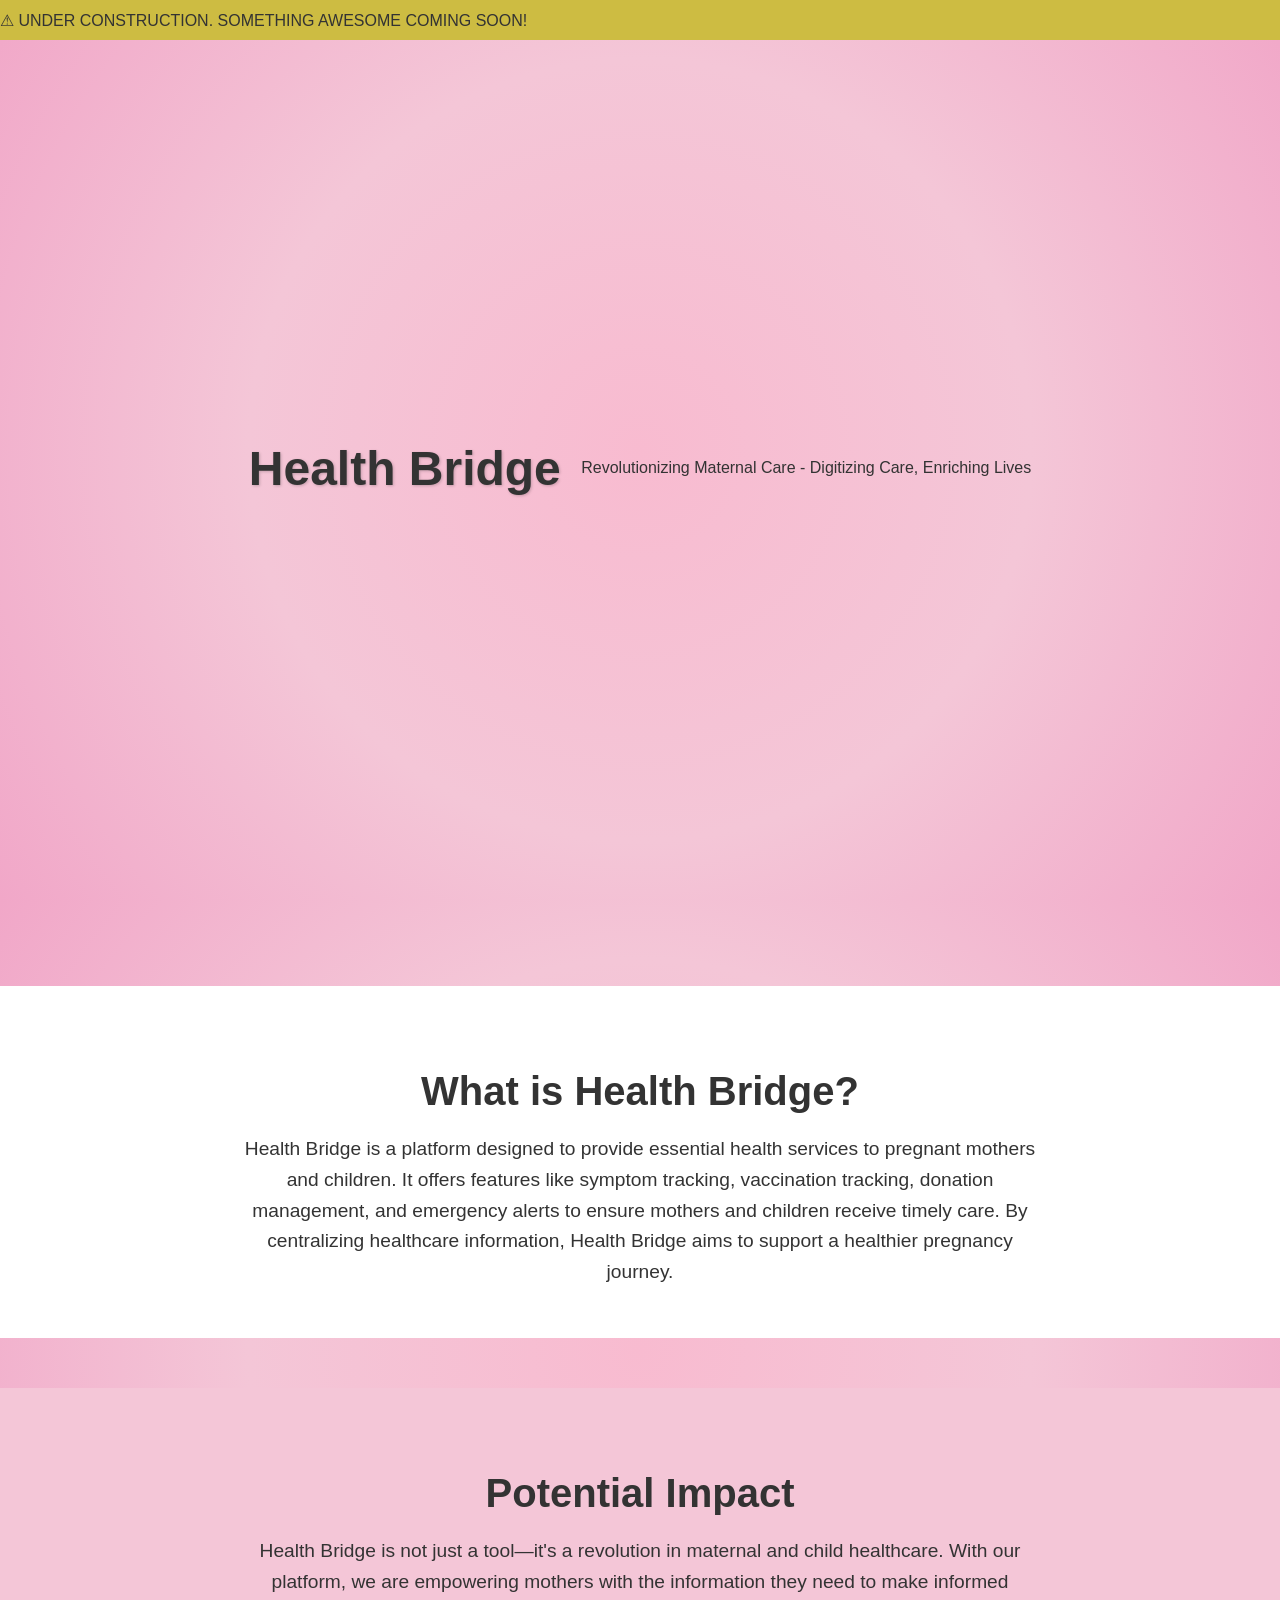
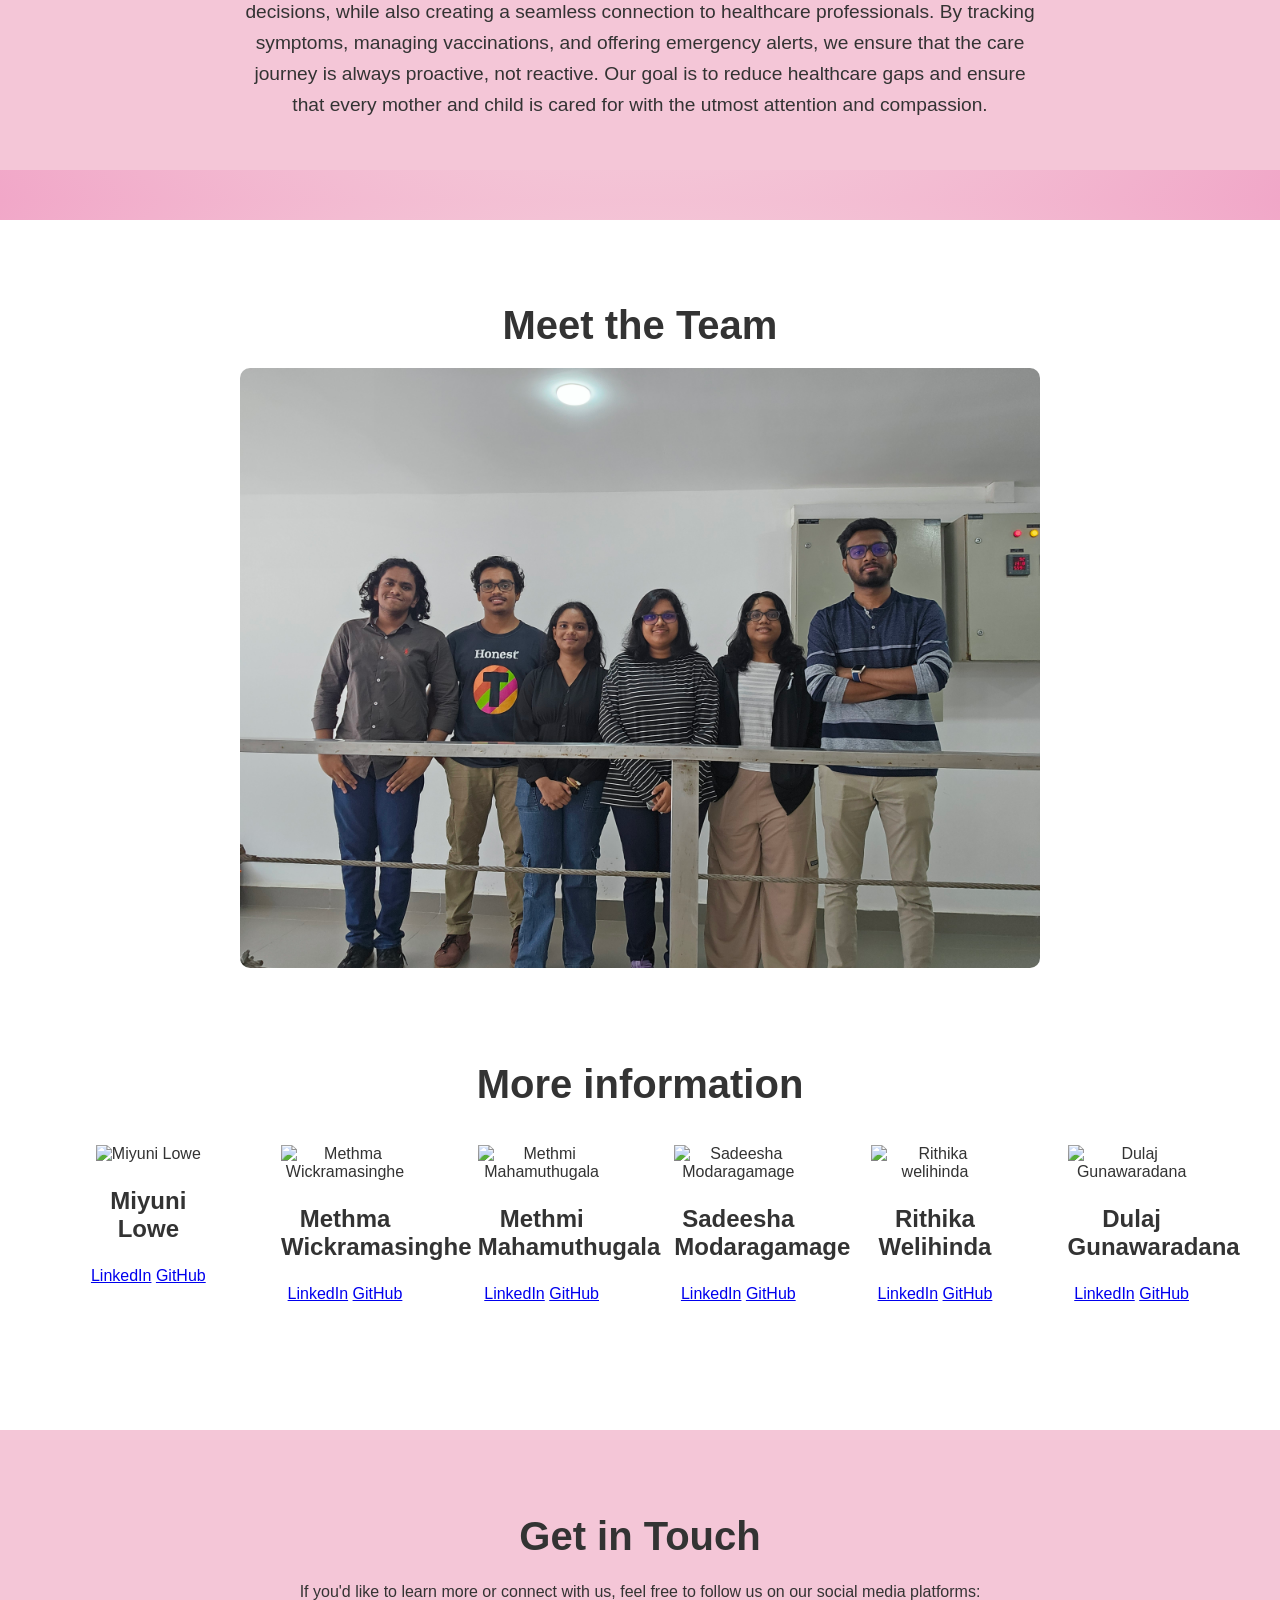
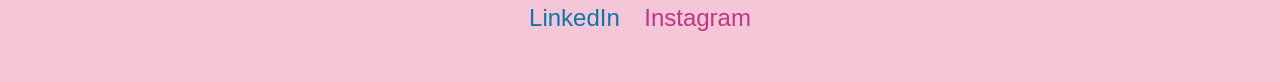
==== landing.html @ 0388cc03 "Add files via upload" ====
<!DOCTYPE html>
<html lang="en">
<head>
  <meta charset="UTF-8">
  <meta name="viewport" content="width=device-width">
  <title>Health Bridge</title>
  <link rel="stylesheet" type="text/css" href="styles.css">
  
</head>
<body>
  <div class="banner-1">
    <div class="banner-content">
    <span>&#9888; UNDER CONSTRUCTION. SOMETHING AWESOME COMING SOON!</span>
    </div>  
  </div>

  <div class="hero-section">
    <h1>Health Bridge</h1><br>
    <span> &emsp; Revolutionizing Maternal Care - Digitizing Care, Enriching Lives</span>  
    
  </div>

  <div id="about" class="content-section">
    <h2>What is Health Bridge?</h2>
    <p>
      Health Bridge is a platform designed to provide essential health services to pregnant mothers and children. It offers features like symptom tracking, vaccination tracking, donation management, and emergency alerts to ensure mothers and children receive timely care. By centralizing healthcare information, Health Bridge aims to support a healthier pregnancy journey.
    </p>
  </div>

  <div class="impact-section">
    <h2>Potential Impact</h2>
    <p>
      Health Bridge is not just a tool—it's a revolution in maternal and child healthcare. With our platform, we are empowering mothers with the information they need to make informed decisions, while also creating a seamless connection to healthcare professionals. By tracking symptoms, managing vaccinations, and offering emergency alerts, we ensure that the care journey is always proactive, not reactive. Our goal is to reduce healthcare gaps and ensure that every mother and child is cared for with the utmost attention and compassion.
    </p>
  </div>

  <div id="team" class="team-section">
    <h2>Meet the Team</h2>
    <div class="team-photo-container">
      <div class="team-photo-wrapper">
        <div class="team-photo">
      <img src="./Assets/20241118_110628.jpg" alt="Team photo" style="width: 100%; max-width: 100%; border-radius: 10px;">
        </div>
    <div class="member-hotspot" style="left: 10%; top: 50%;">
      <div class="member-name">Rithika welihinda</div>
    </div>
    <div class="member-hotspot" style="left: 25%; top: 50%;">
      <div class="member-name">Dulaj Gunawaradana</div>
    </div>
    <div class="member-hotspot" style="left: 35%; top: 50%;">
      <div class="member-name">Miyuni Lowe</div>
    </div>
    <div class="member-hotspot" style="left: 45%; top: 50%;">
      <div class="member-name">Methma Wickramasinghe</div>
    </div>
    <div class="member-hotspot" style="left: 60%; top: 50%;">
      <div class="member-name">Methmi Mahamuthugala</div>
    </div>
    <div class="member-hotspot" style="left: 75%; top: 50%;">
      <div class="member-name">Sadeesha Modaragamage</div>
      </div>
    </div>
  </div>
  <h2 style="margin-top: 10vh;">More information</h2>
<div class="team-members">
  
  <div class="team-member">
    <img src="https://avatars.githubusercontent.com/u/163494050?s=400&v=4" alt="Miyuni Lowe">
    <h3>Miyuni Lowe</h3>
    <a href="https://www.linkedin.com/in/miyuni-lowe-0151962aa/" target="_blank">LinkedIn</a>
    <a href="https://github.com/ml567" target="_blank">GitHub</a>
  </div>
  <div class="team-member">
    <img src="https://avatars.githubusercontent.com/u/146626620?v=4" alt="Methma Wickramasinghe">
    <h3>Methma Wickramasinghe</h3>
    <a href="https://www.linkedin.com/in/methma-wickramasinghe-704841297/" target="_blank">LinkedIn</a>
    <a href="https://github.com/Methma-02" target="_blank">GitHub</a>
  </div>
  <div class="team-member">
    <img src="https://avatars.githubusercontent.com/u/161691804?v=4" alt="Methmi Mahamuthugala">
    <h3>Methmi Mahamuthugala</h3>
    <a href="https://www.linkedin.com/in/methmi-mahamuthugala-4ba1ab294/" target="_blank">LinkedIn</a>
    <a href="https://github.com/MethmiMahamuthugala" target="_blank">GitHub</a>
  </div>
  <div class="team-member">
    <img src="https://avatars.githubusercontent.com/u/180385648?v=4" alt="Sadeesha Modaragamage">
    <h3>Sadeesha Modaragamage</h3>
    <a href="http://www.linkedin.com/in/sadeesha-modaragamage-6015bb333" target="_blank">LinkedIn</a>
    <a href="https://github.com/SadeeshaRandina" target="_blank">GitHub</a>
  </div>
  <div class="team-member">
    <img src="https://avatars.githubusercontent.com/u/159990682?v=4" alt="Rithika welihinda">
    <h3>Rithika Welihinda</h3>
    <a href="https://www.linkedin.com/in/rithika-welihinda-a29a66265/" target="_blank">LinkedIn</a>
    <a href="https://github.com/RithikaWelihinda" target="_blank">GitHub</a>
  </div>
  <div class="team-member">
    <img src="https://avatars.githubusercontent.com/u/186992187?v=4" alt="Dulaj Gunawaradana">
    <h3>Dulaj Gunawaradana</h3>
    <a href="https://www.linkedin.com/in/dulaj-gunawardhana-43ab6918b?utm_source=share&utm_campaign=share_via&utm_content=profile&utm_medium=android_app" target="_blank">LinkedIn</a>
    <a href="https://github.com/Dulajgu" target="_blank">GitHub</a>
  </div>
</div>
  </div>

  <div class="contact-section">
    <h2>Get in Touch</h2>
    <p>If you'd like to learn more or connect with us, feel free to follow us on our social media platforms:</p>
    <div>
      <a href="https://www.linkedin.com/company/healthbridgeoffical/" target="_blank" class="linkedin">LinkedIn</a>
      <a href="https://www.instagram.com/healthbridge__/?igsh=NGYydmd2Mzhpc2Vu#" target="_blank" class="instagram">Instagram</a>
    </div>
  </div>
</body>
</html>
---- styles.css ----
body {
    margin: 0;
    height: 100vh;
    font-family: 'Arial', sans-serif;
    background: radial-gradient(circle, #F8BBD0 0%, #F4C6D7 50%, #F1A7C8 100%);
    color: #333;
  }

  .banner-1 {
    text-align: center;
    position: fixed;
    top: 0;
    left: 0;
    right: 0;
    width: 100%;
    height: 40px;
    background-color: #cdbc42;
    overflow: hidden;
    z-index: 1000;
    display: flex;
    align-items: center;
  }

  .banner-content {
    position: absolute;
    white-space: nowrap;
    animation: moveTextBackAndForth 20s linear infinite;
    display: inline-block;
  }

  @keyframes moveTextBackAndForth {
    0% {
      left: 100%;
    }
    50% {
      left: 0;
    }
    100% {
      left: 100%;
    }
  
  }
  .hero-section {
    display: flex;
    justify-content: center;
    align-items: center;
    height: 100vh;
    text-align: center;
    padding: 2vh;
  }

  h1 {
    font-size: 3rem;
    text-shadow: 1px 1px 3px rgba(0, 0, 0, 0.2);
  }
  
  .content-section {
    padding: 50px;
    background-color: #ffffff;
    text-align: center;
    color: #333;
    font-size: 1.2rem;
    margin-top: 50px;
  }

  h2 {
    font-size: 2.5rem;
    margin-bottom: 20px;
  }

  p {
    line-height: 1.6;
    max-width: 800px;
    margin: 0 auto;
  }

  .impact-section {
    padding: 50px;
    background-color: #F4C6D7;
    text-align: center;
    color: #333;
    font-size: 1.2rem;
    margin-top: 50px;
  }
  .team-photo-container {
  position: relative;
  width: 100%;
  max-width: 800px;
  margin: 0 auto;
}

.team-photo-wrapper {
  position: relative;
  width: 100%;
}

.team-photo img {
  width: 100%;
  max-width: 100%;
  border-radius: 10px;
  display: inline-block;
}

.member-hotspot {
  position: absolute;
  width: 80px;
  height: 80px;
  cursor: pointer;
}

.member-hotspot:hover .member-name {
  opacity: 1;
  transform: translateY(0);
}

.member-name {
  position: absolute;
  background-color: rgba(0, 0, 0, 0.8);
  color: white;
  padding: 8px 12px;
  border-radius: 4px;
  font-size: 14px;
  white-space: nowrap;
  opacity: 0;
  transform: translateY(10px);
  transition: all 0.3s ease;
  z-index: 10;
  bottom: 100%;
  left: 50%;
  transform: translateX(-50%);
}

  .team-section {
    padding: 50px;
    background-color: #ffffff;
    text-align: center;
    margin-top: 50px;
  }

  .team-members {
    display: flex;
    justify-content: space-around;
    flex-wrap: wrap;
  }

  .team-member {
    width: 10vw;
    height: 25vh;
    margin: 10px;
    margin-top: 2vh;
    border-radius: 10px;
  }

  .team-member h3 {
    font-size: 1.5rem;
    color: #333;
  }

  .team-member p {
    color: #555;
  }
  .team-member img{
    width: 70%;
    height: 60%;
  }

  .contact-section {
    padding: 50px;
    background-color: #F4C6D7;
    text-align: center;
    color: #333;
  }

  .contact-section a {
    margin: 10px;
    font-size: 1.5rem;
    text-decoration: none;
  }

  .contact-section a.linkedin {
    color: #0e76a8;
  }

  .contact-section a.instagram {
    color: #c13584;
  }
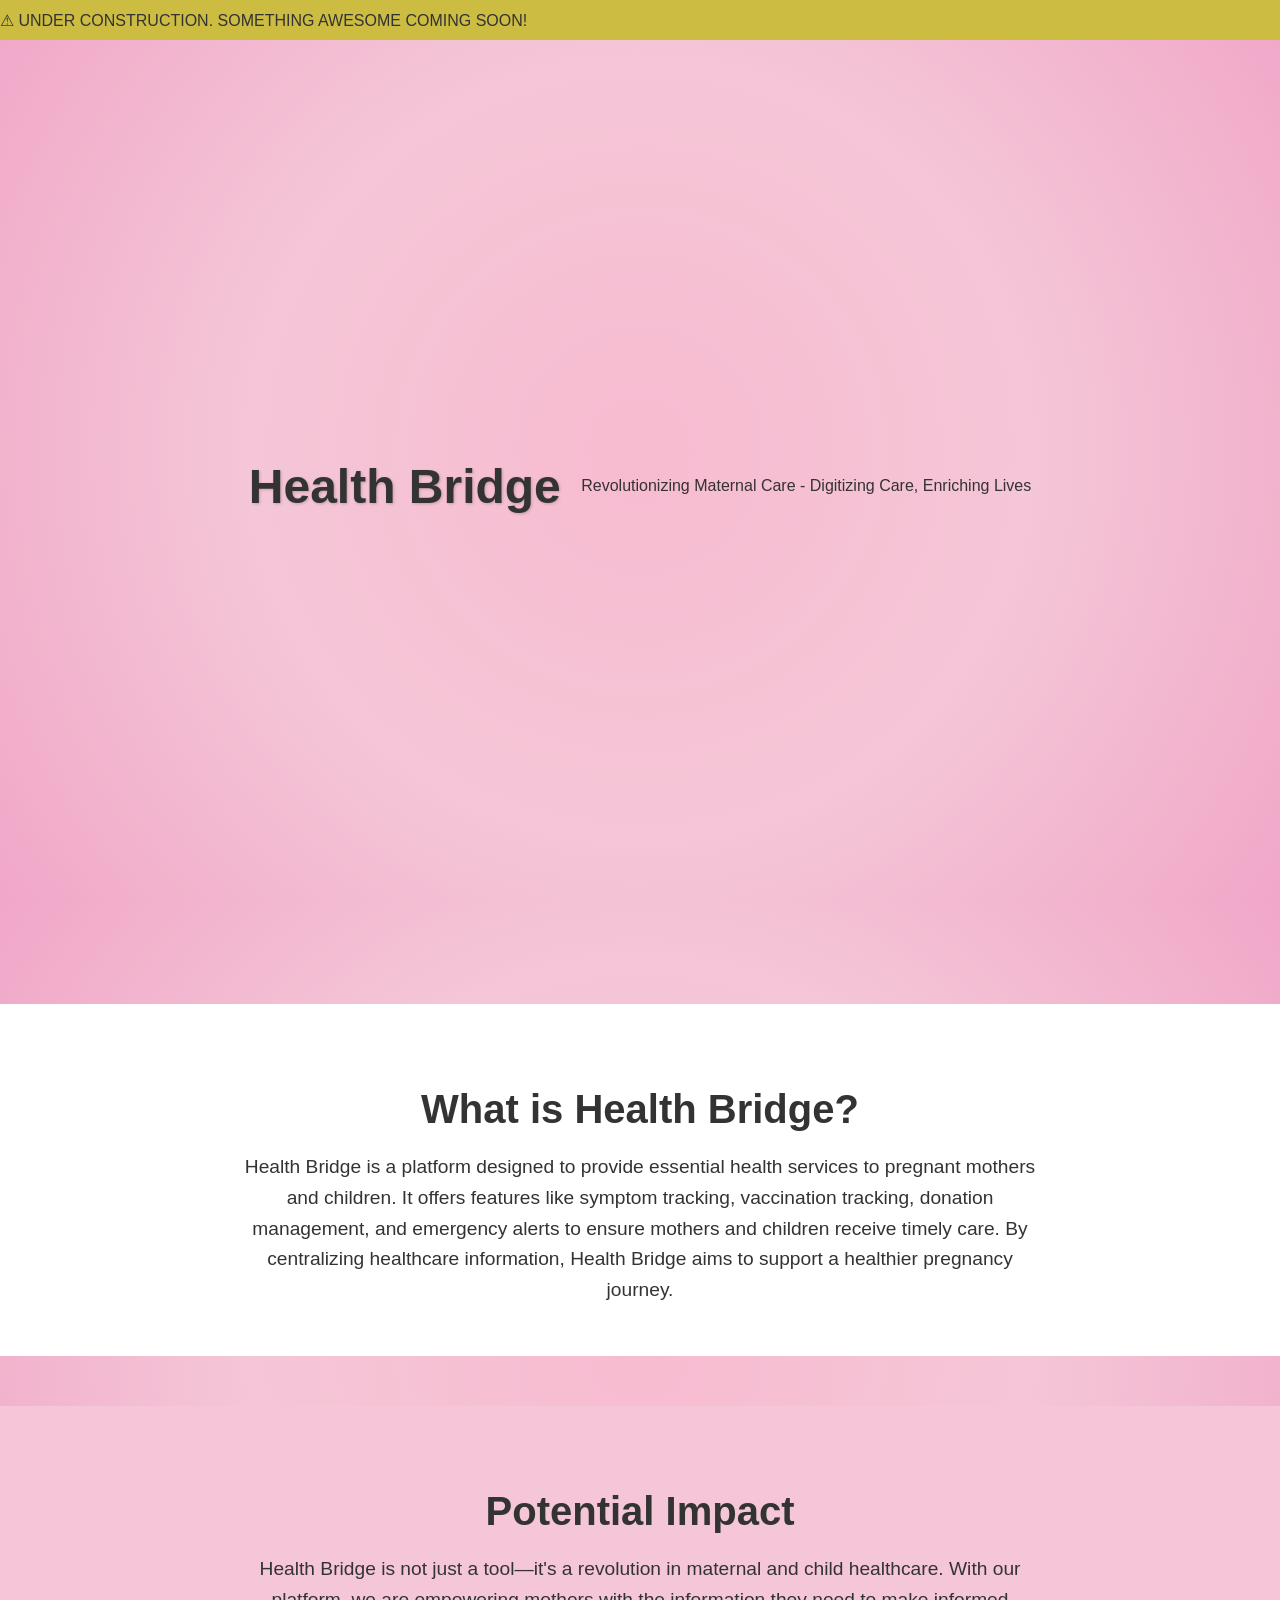
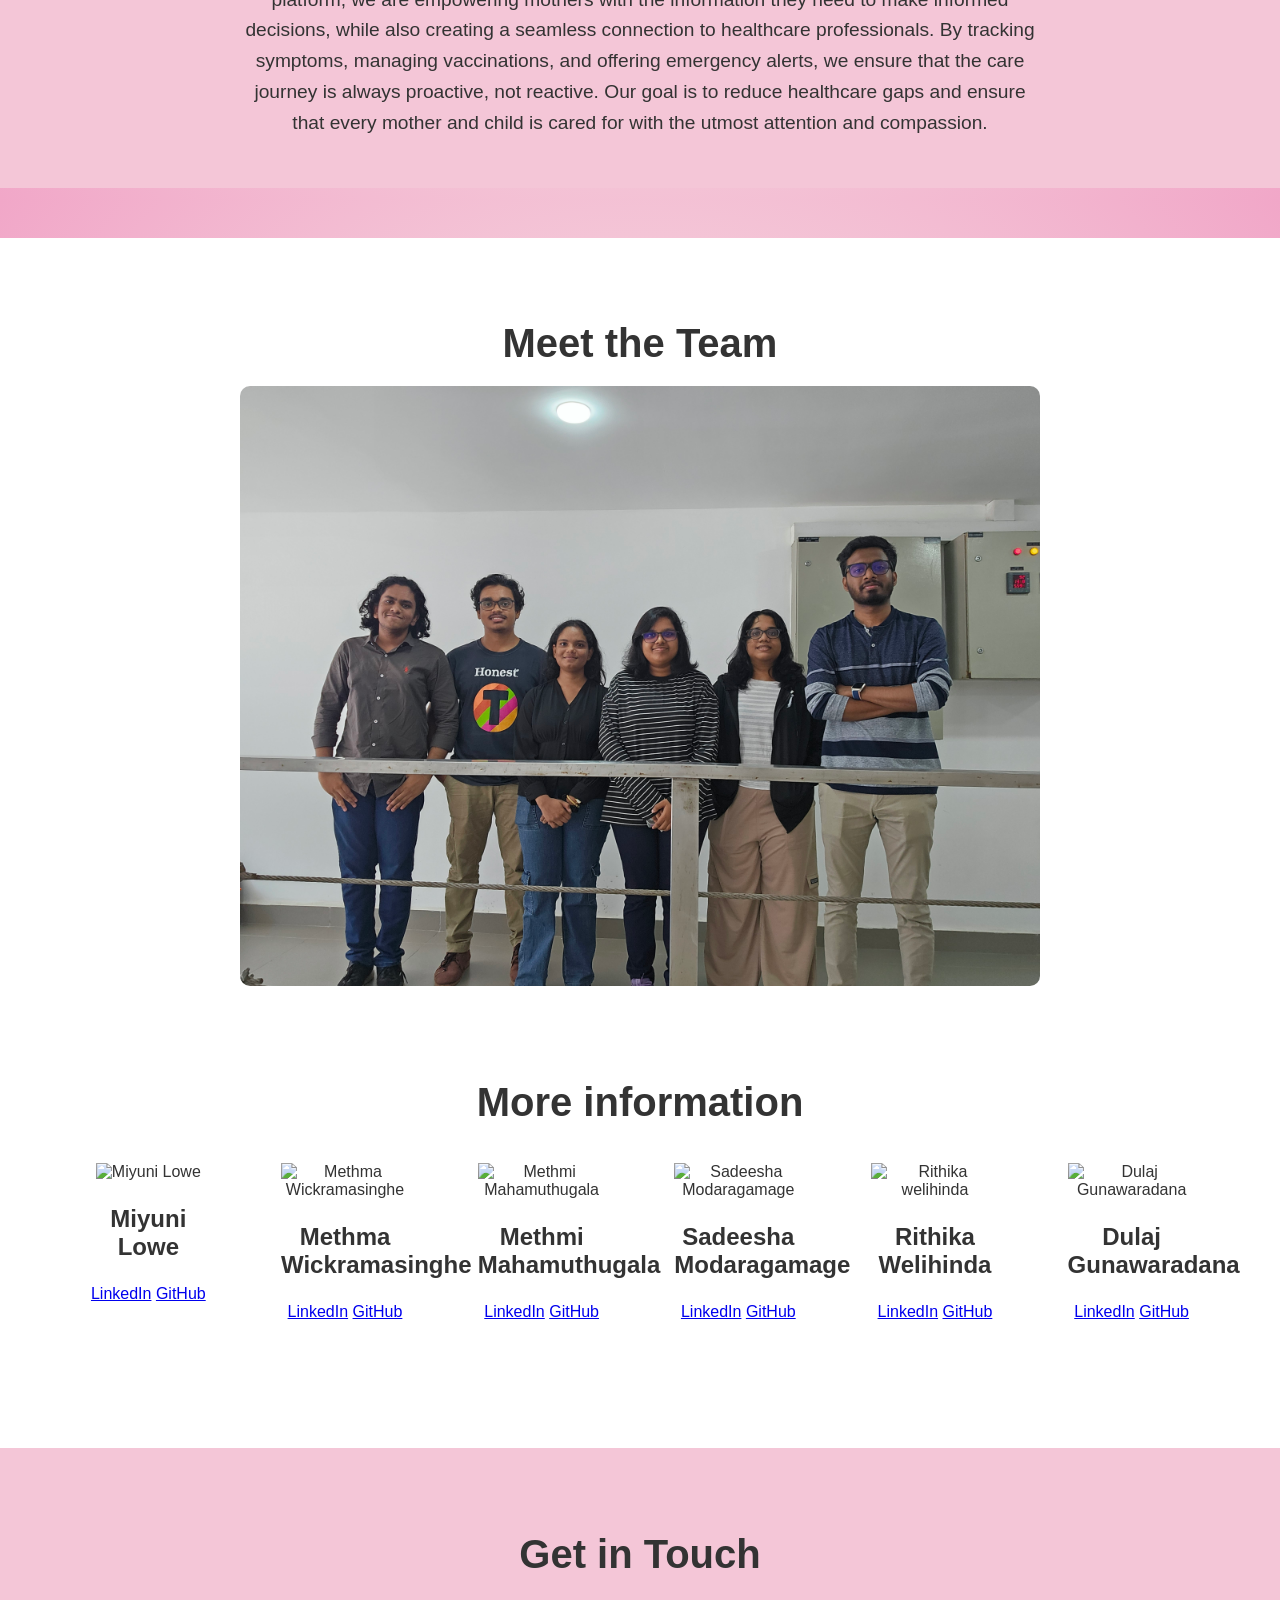
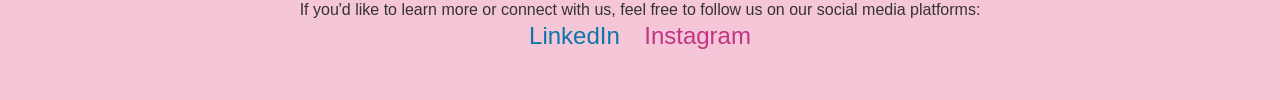
==== commit 96bb7e86: "Update landing.html" ====
--- a/landing.html
+++ b/landing.html
@@ -13,7 +13,9 @@
     <span>&#9888; UNDER CONSTRUCTION. SOMETHING AWESOME COMING SOON!</span>
     </div>  
   </div>
-
+ <div class="logo-container">
+    <img class="logo" src="Assets/1.png" alt="logo">
+  </div>
   <div class="hero-section">
     <h1>Health Bridge</h1><br>
     <span> &emsp; Revolutionizing Maternal Care - Digitizing Care, Enriching Lives</span>  
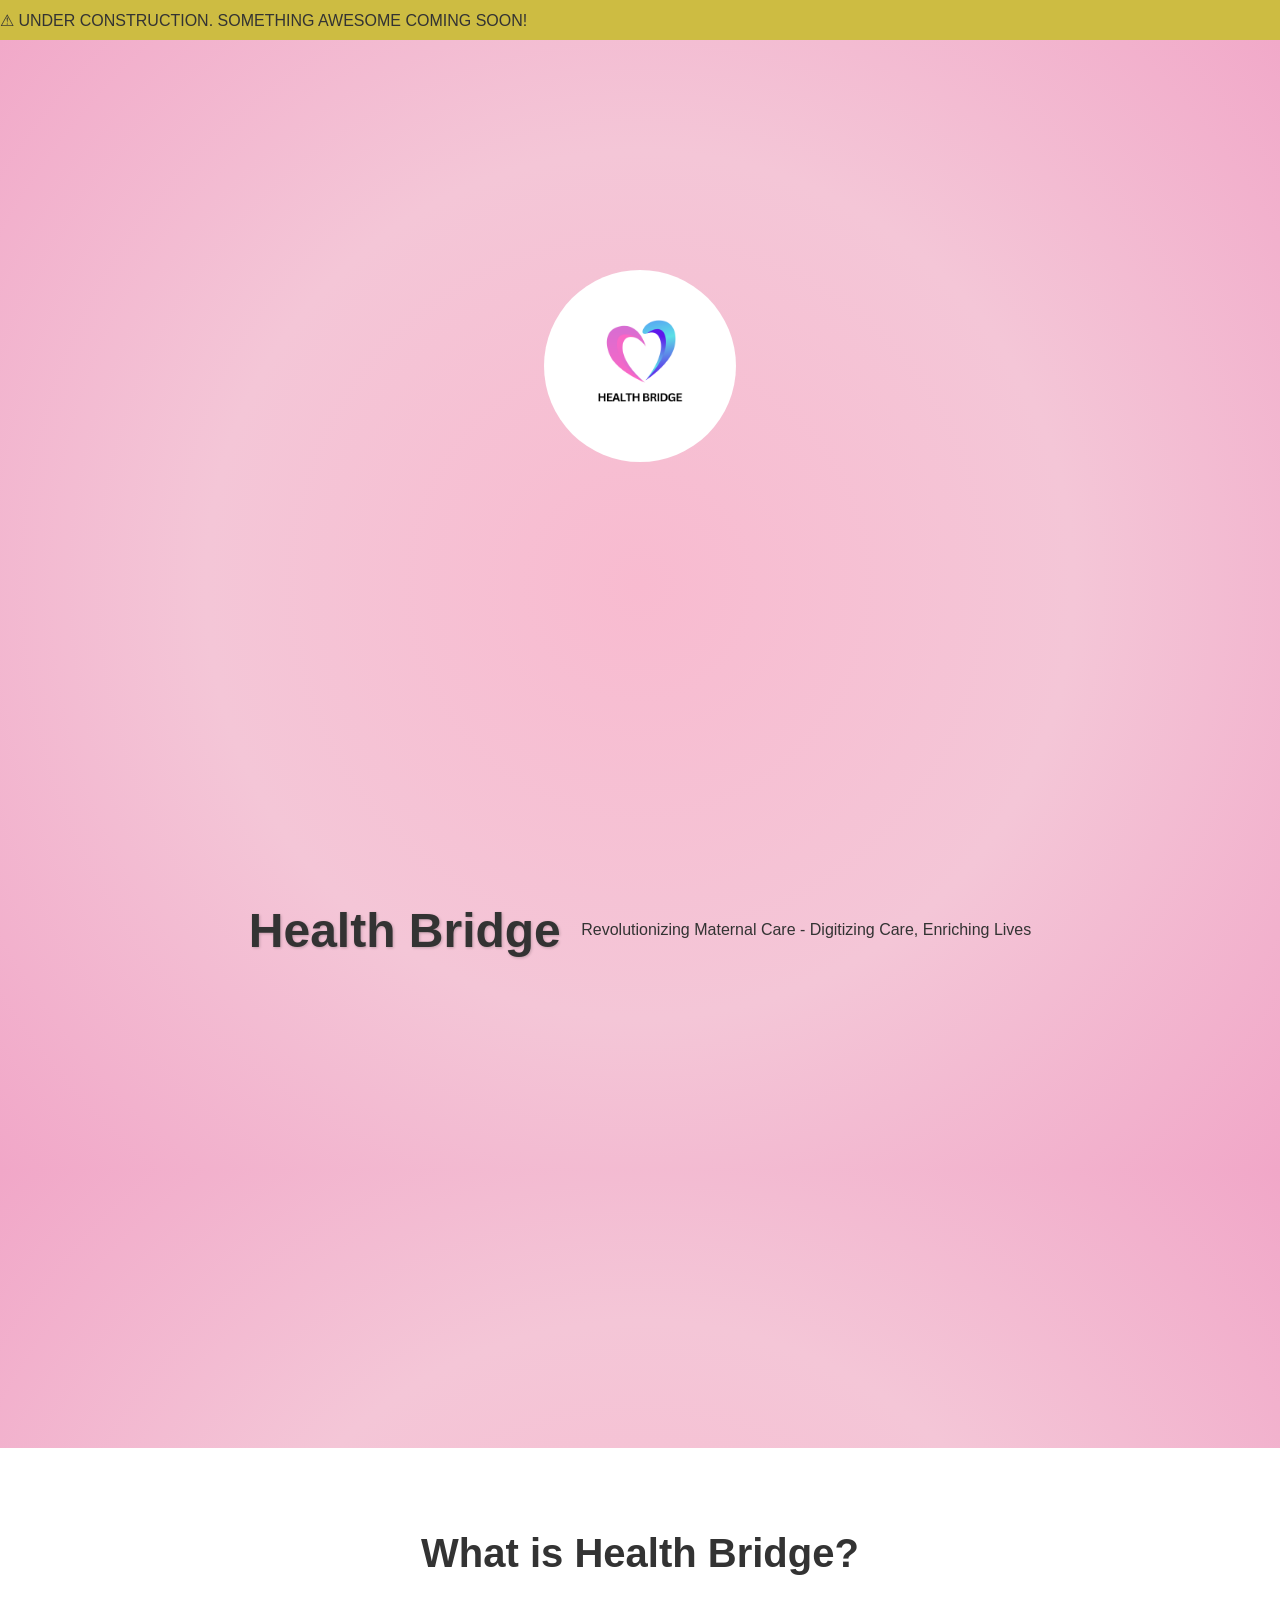
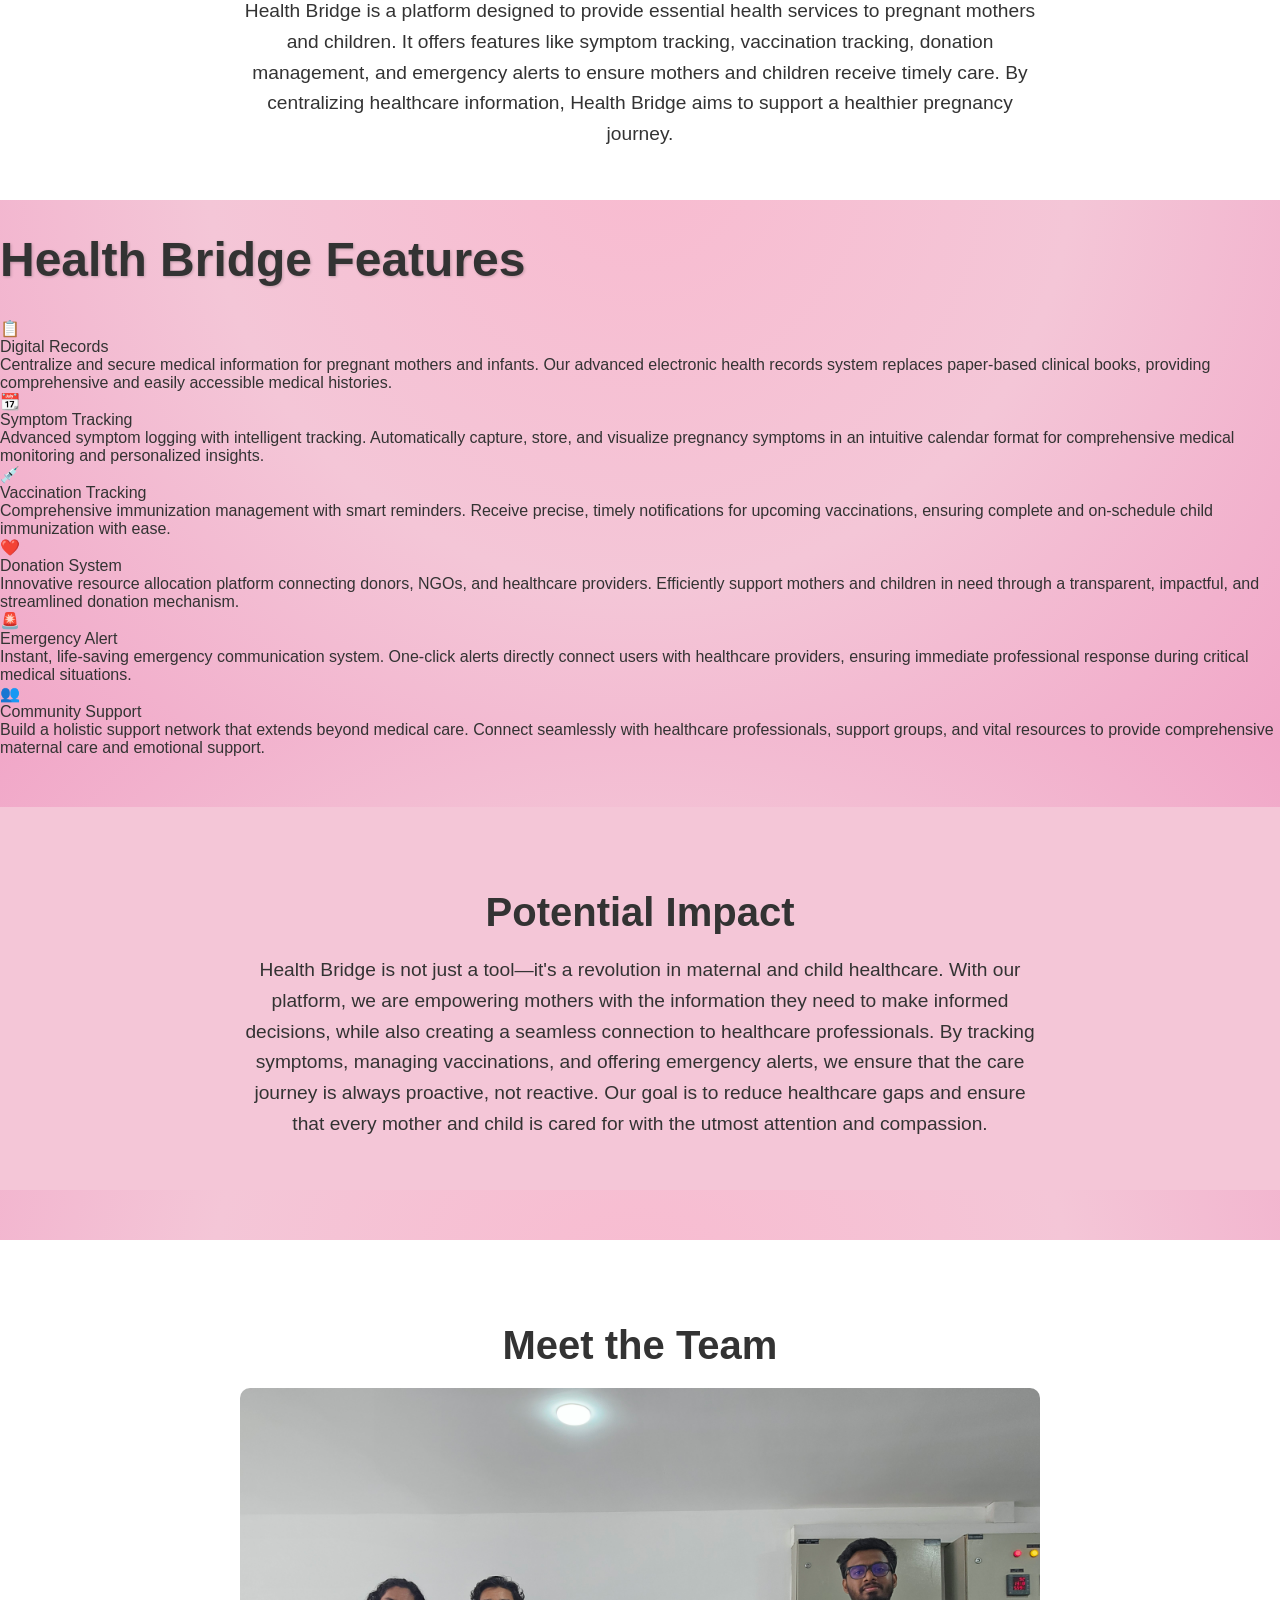
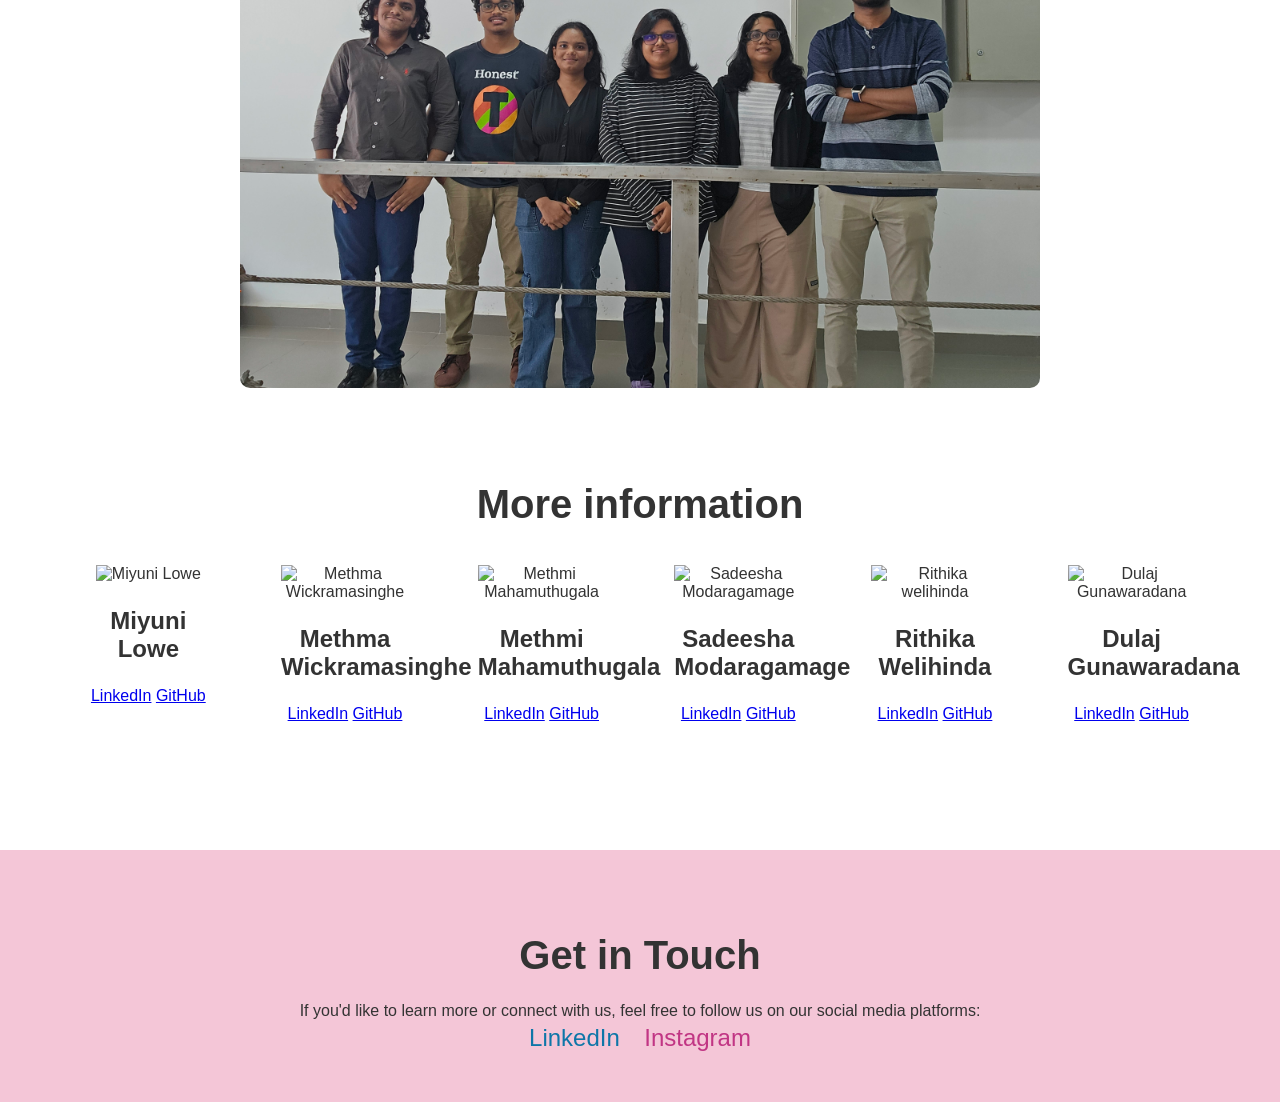
==== commit b6d93ee6: "Update landing.html" ====
--- a/landing.html
+++ b/landing.html
@@ -28,6 +28,61 @@
       Health Bridge is a platform designed to provide essential health services to pregnant mothers and children. It offers features like symptom tracking, vaccination tracking, donation management, and emergency alerts to ensure mothers and children receive timely care. By centralizing healthcare information, Health Bridge aims to support a healthier pregnancy journey.
     </p>
   </div>
+
+  <div class="container">
+    <div class="features-container">
+        <div class="features-header">
+            <div class="features-header-content">
+                <h1>Health Bridge Features</h1>
+            </div>
+        </div>
+        <div class="features-scroll-container" aria-label="Health Bridge Features">
+            <div class="feature-item" tabindex="0" role="article" aria-labelledby="digital-records-title">
+                <div class="feature-icon">📋</div>
+                <div class="feature-title" id="digital-records-title">Digital Records</div>
+                <div class="feature-description">
+                    Centralize and secure medical information for pregnant mothers and infants. Our advanced electronic health records system replaces paper-based clinical books, providing comprehensive and easily accessible medical histories.
+                </div>
+            </div>
+            <div class="feature-item" tabindex="0" role="article" aria-labelledby="symptom-tracking-title">
+                <div class="feature-icon">📆</div>
+                <div class="feature-title" id="symptom-tracking-title">Symptom Tracking</div>
+                <div class="feature-description">
+                    Advanced symptom logging with intelligent tracking. Automatically capture, store, and visualize pregnancy symptoms in an intuitive calendar format for comprehensive medical monitoring and personalized insights.
+                </div>
+            </div>
+            <div class="feature-item" tabindex="0" role="article" aria-labelledby="vaccination-tracking-title">
+                <div class="feature-icon">💉</div>
+                <div class="feature-title" id="vaccination-tracking-title">Vaccination Tracking</div>
+                <div class="feature-description">
+                    Comprehensive immunization management with smart reminders. Receive precise, timely notifications for upcoming vaccinations, ensuring complete and on-schedule child immunization with ease.
+                </div>
+            </div>
+            <div class="feature-item" tabindex="0" role="article" aria-labelledby="donation-system-title">
+                <div class="feature-icon">❤️</div>
+                <div class="feature-title" id="donation-system-title">Donation System</div>
+                <div class="feature-description">
+                    Innovative resource allocation platform connecting donors, NGOs, and healthcare providers. Efficiently support mothers and children in need through a transparent, impactful, and streamlined donation mechanism.
+                </div>
+            </div>
+            <div class="feature-item" tabindex="0" role="article" aria-labelledby="emergency-alert-title">
+                <div class="feature-icon">🚨</div>
+                <div class="feature-title" id="emergency-alert-title">Emergency Alert</div>
+                <div class="feature-description">
+                    Instant, life-saving emergency communication system. One-click alerts directly connect users with healthcare providers, ensuring immediate professional response during critical medical situations.
+                </div>
+            </div>
+            <div class="feature-item" tabindex="0" role="article" aria-labelledby="community-support-title">
+                <div class="feature-icon">👥</div>
+                <div class="feature-title" id="community-support-title">Community Support</div>
+                <div class="feature-description">
+                    Build a holistic support network that extends beyond medical care. Connect seamlessly with healthcare professionals, support groups, and vital resources to provide comprehensive maternal care and emotional support.
+                </div>
+              </div>
+        </div>
+        
+    </div>
+</div>
 
   <div class="impact-section">
     <h2>Potential Impact</h2>
--- a/styles.css
+++ b/styles.css
@@ -38,7 +38,20 @@
     100% {
       left: 100%;
     }
+  }
+ .logo-container {
+    margin-top: 30vh;
+    display: flex;
+    justify-content: center;
+    align-items: center;
+    /* Adjust spacing above the logo */
+  }
   
+  .logo {
+    width: 15vw; /* Resize as needed */
+    max-width: 100%;
+    height: auto; /* Maintain aspect ratio */
+    border-radius: 50%;
   }
   .hero-section {
     display: flex;
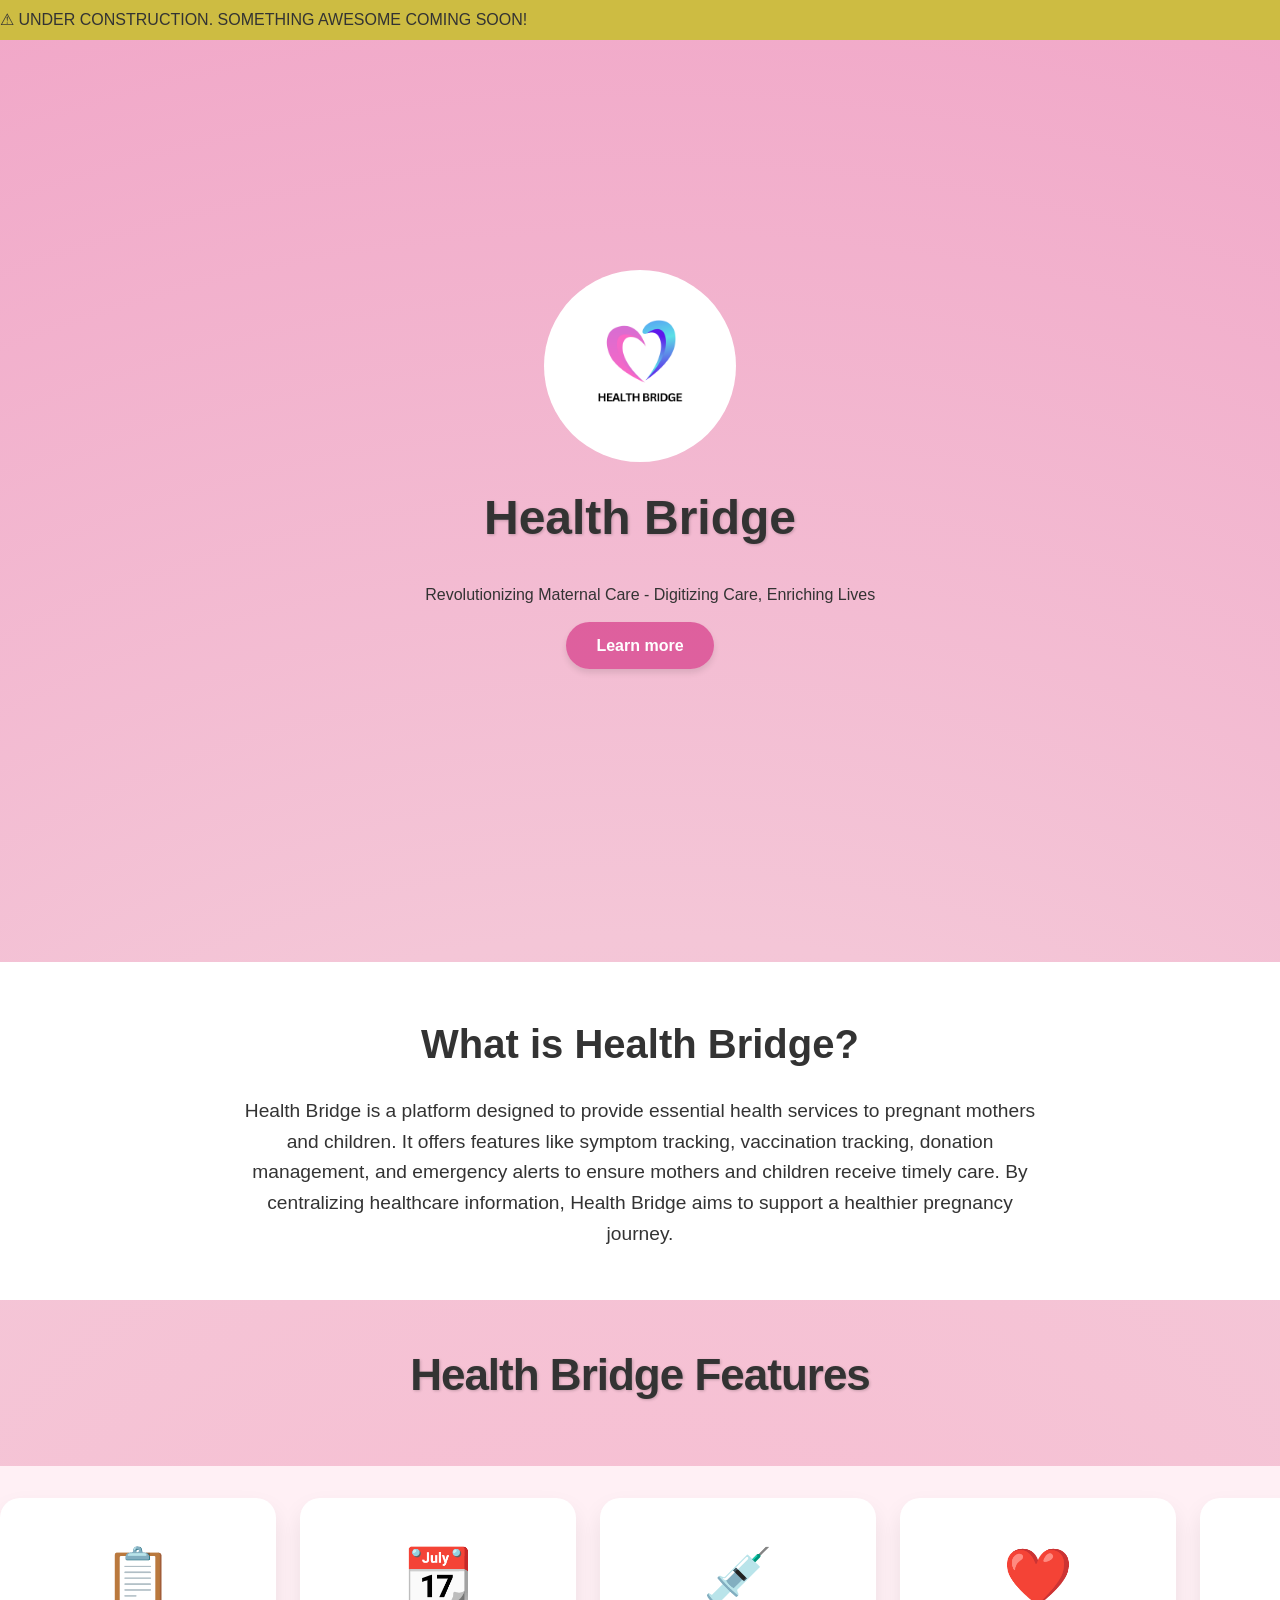
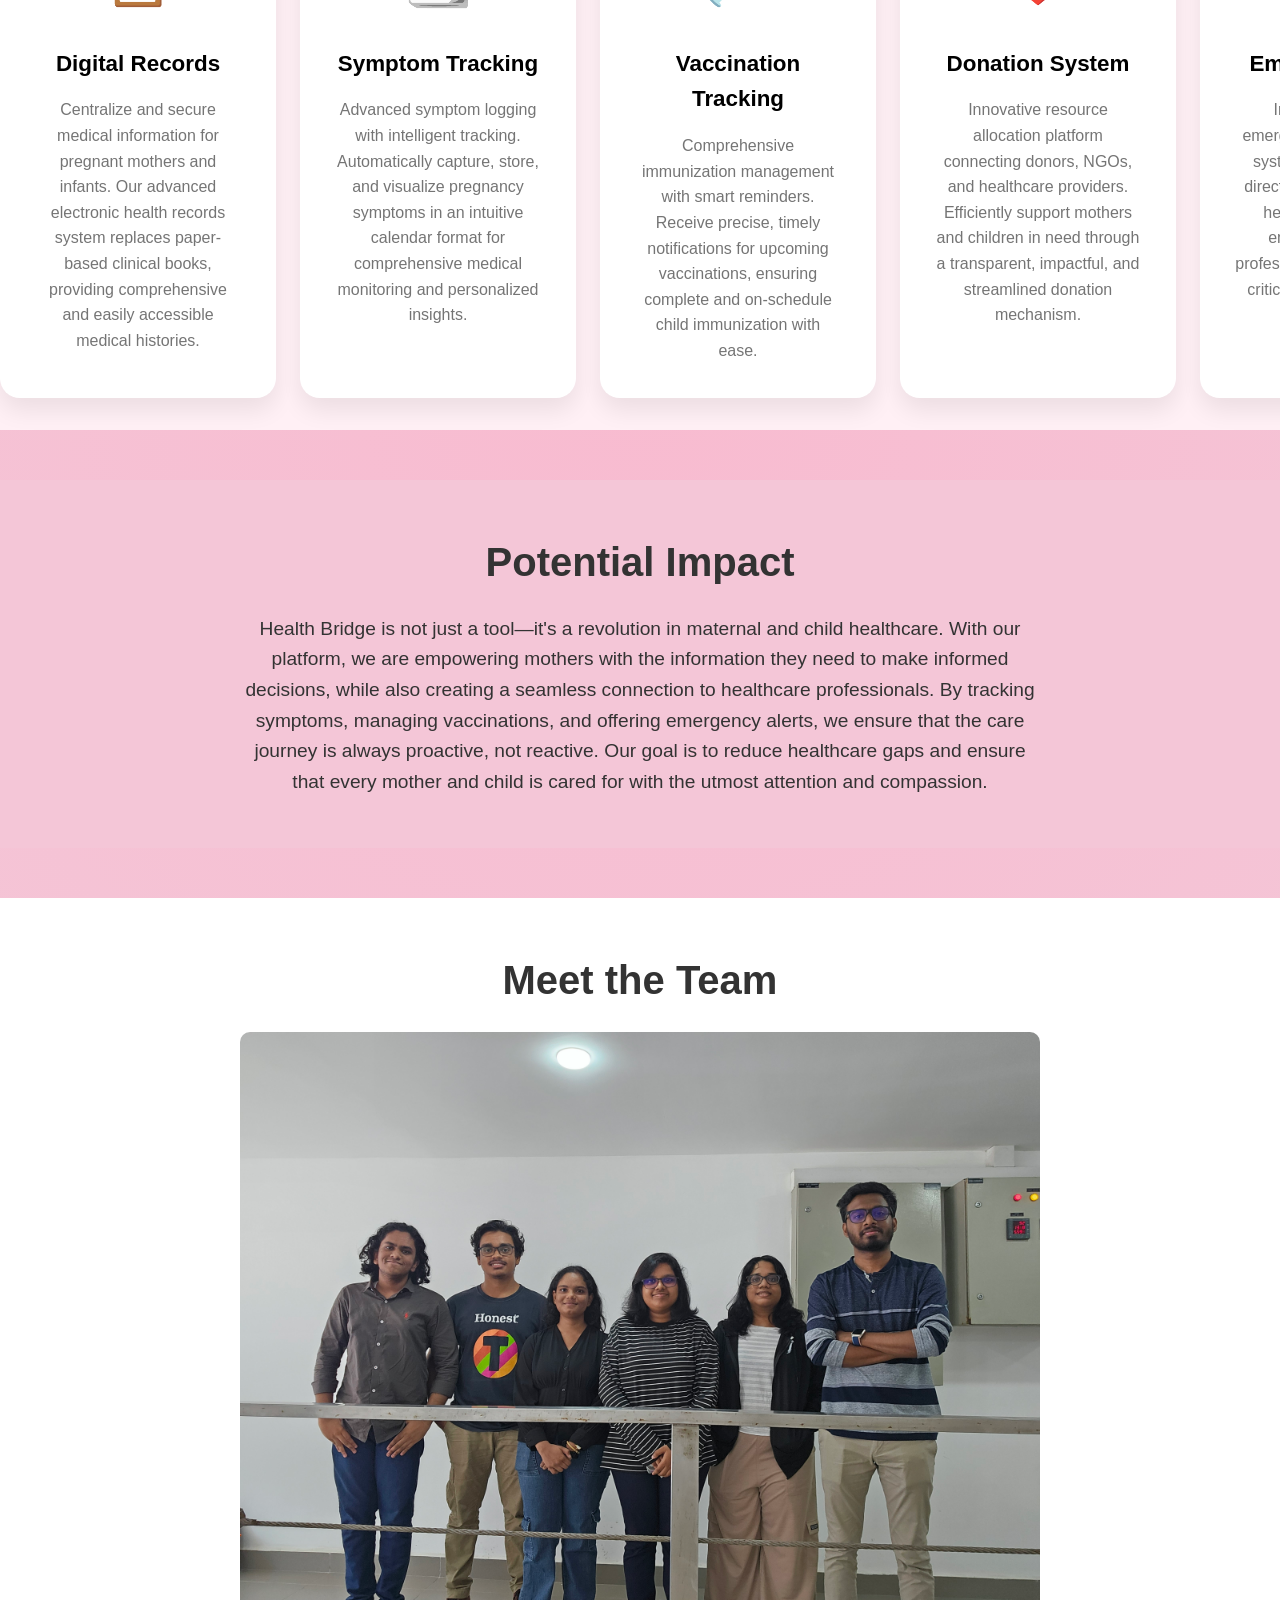
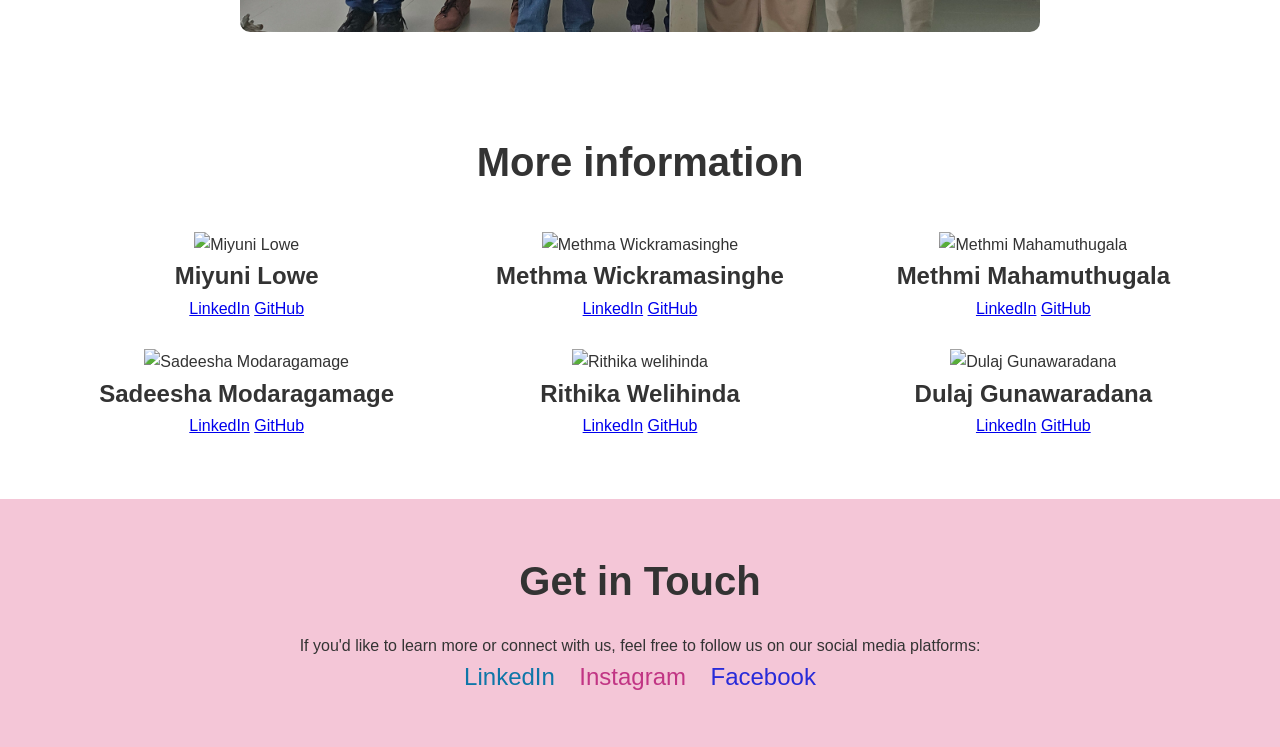
==== commit 8d81ad06: "updated" ====
--- a/landing.html
+++ b/landing.html
@@ -18,8 +18,10 @@
   </div>
   <div class="hero-section">
     <h1>Health Bridge</h1><br>
-    <span> &emsp; Revolutionizing Maternal Care - Digitizing Care, Enriching Lives</span>  
-    
+    <p> &emsp; Revolutionizing Maternal Care - Digitizing Care, Enriching Lives</p>  
+    <div class="cta-button-container">
+    <a href="https://healthbridgemarketing.netlify.app" class="cta-button" target="_blank">Learn more</a>
+    </div>
   </div>
 
   <div id="about" class="content-section">
@@ -165,7 +167,8 @@
     <p>If you'd like to learn more or connect with us, feel free to follow us on our social media platforms:</p>
     <div>
       <a href="https://www.linkedin.com/company/healthbridgeoffical/" target="_blank" class="linkedin">LinkedIn</a>
-      <a href="https://www.instagram.com/healthbridge__/?igsh=NGYydmd2Mzhpc2Vu#" target="_blank" class="instagram">Instagram</a>
+      <a href="https://www.instagram.com/healthbridge2025?igsh=a2h" target="_blank" class="instagram">Instagram</a>
+      <a href="https://www.facebook.com/share/17hPFUKmhN/" target="_blank" class="facebook">Facebook</a>
     </div>
   </div>
 </body>
--- a/styles.css
+++ b/styles.css
@@ -1,6 +1,5 @@
 body {
     margin: 0;
-    height: 100vh;
     font-family: 'Arial', sans-serif;
     background: radial-gradient(circle, #F8BBD0 0%, #F4C6D7 50%, #F1A7C8 100%);
     color: #333;
@@ -44,7 +43,7 @@
     display: flex;
     justify-content: center;
     align-items: center;
-    /* Adjust spacing above the logo */
+    
   }
   
   .logo {
@@ -54,10 +53,10 @@
     border-radius: 50%;
   }
   .hero-section {
-    display: flex;
+    display: absolute;
     justify-content: center;
     align-items: center;
-    height: 100vh;
+    height: 50vh;
     text-align: center;
     padding: 2vh;
   }
@@ -132,8 +131,7 @@
   color: white;
   padding: 8px 12px;
   border-radius: 4px;
-  font-size: 14px;
-  white-space: nowrap;
+  font-size: 12px;
   opacity: 0;
   transform: translateY(10px);
   transition: all 0.3s ease;
@@ -157,8 +155,8 @@
   }
 
   .team-member {
-    width: 10vw;
-    height: 25vh;
+    width: 25%;
+    height: 15%;
     margin: 10px;
     margin-top: 2vh;
     border-radius: 10px;
@@ -174,7 +172,8 @@
   }
   .team-member img{
     width: 70%;
-    height: 60%;
+    height: auto;
+
   }
 
   .contact-section {
@@ -197,3 +196,225 @@
   .contact-section a.instagram {
     color: #c13584;
   }
+
+  .contact-section a.facebook{
+    color: #282bd9;
+  }
+  :root {
+    --primary-color: #FF69B4;
+    --secondary-color: #F4C6D7;
+    --background-color: #FFF0F5;
+    --text-color: #333;
+    --white: #FFFFFF;
+    
+}
+
+* {
+    margin: 0;
+    padding: 0;
+    box-sizing: border-box;
+}
+
+body {
+    background-color: var(--background-color);
+    line-height: 1.6;
+    color: var(--text-color);
+    overscroll-behavior-x: none;
+}
+
+.features-header {
+    text-align: center;
+    padding: 2.5rem;
+    position: relative;
+}
+
+
+.features-header-content {
+    position: relative;
+    z-index: 1;
+}
+
+.features-header h1 {
+    font-size: 2.75rem;
+    font-weight: 700;
+    margin-bottom: 1rem;
+    letter-spacing: -1px;
+}
+
+.features-header p {
+    max-width: 800px;
+    margin: 0 auto;
+    font-weight: 300;
+    font-size: 1.1rem;
+}
+
+.features-scroll-container {
+    display: grid;
+    grid-auto-flow: column;
+    grid-auto-columns: calc(300px - 1.5rem);
+    gap: 1.5rem;
+    overflow-x: auto;
+    overscroll-behavior-x: contain;
+    scroll-snap-type: x mandatory;
+    padding: 2rem;
+    background-color: var(--background-color);
+    scrollbar-width: thin;
+    scrollbar-color: var(--secondary-color) var(--white);
+}
+
+.features-scroll-container::-webkit-scrollbar {
+    height: 12px;
+}
+
+.features-scroll-container::-webkit-scrollbar-track {
+    background: var(--white);
+}
+
+.features-scroll-container::-webkit-scrollbar-thumb {
+    background-color: var(--secondary-color);
+    border-radius: 20px;
+}
+
+.feature-item {
+    background-color: var(--white);
+    border-radius: 20px;
+    padding: 2rem;
+    text-align: center;
+    box-shadow: 0 12px 25px rgba(0,0,0,0.08);
+    transition: all 0.4s ease;
+    scroll-snap-align: start;
+    display: flex;
+    flex-direction: column;
+    justify-content: space-between;
+    min-height: 300px;
+    border: 2px solid transparent;
+    position: relative;
+    overflow: hidden;
+}
+
+.feature-item::before {
+    content: '';
+    position: absolute;
+    top: -50%;
+    left: -50%;
+    width: 200%;
+    height: 200%;
+    background: radial-gradient(circle at center, rgba(255,255,255,0.1), transparent 70%);
+    opacity: 0;
+    transition: opacity 0.4s ease;
+}
+
+.feature-item:hover::before {
+    opacity: 1;
+}
+
+.feature-item:hover {
+    transform: translateY(-15px);
+    box-shadow: 0 20px 35px rgba(0,0,0,0.12);
+    border-color: var(--primary-color);
+}
+
+.feature-icon {
+    font-size: 3.5rem;
+    margin-bottom: 1.5rem;
+    color: var(--primary-color);
+    transition: transform 0.3s ease;
+}
+
+.feature-item:hover .feature-icon {
+    transform: rotate(360deg) scale(1.1);
+}
+
+.feature-title {
+    font-weight: 700;
+    color: black;
+    margin-bottom: 1rem;
+    font-size: 1.4rem;
+    transition: color 0.3s ease;
+}
+
+.feature-item:hover .feature-title {
+    color: var(--primary-color);
+}
+
+.feature-description {
+    font-size: 1rem;
+    color: #666;
+    flex-grow: 1;
+    opacity: 0.9;
+}
+
+@media (max-width: 768px) {
+    .features-scroll-container {
+        grid-auto-columns: calc(100% - 1rem);
+    }
+
+    .features-header h1 {
+        font-size: 2.25rem;
+    }
+
+    .features-header p {
+        font-size: 1rem;
+    }
+}
+
+/* Accessibility and Focus Styles */
+.feature-item:focus-within {
+    outline: 3px solid var(--primary-color);
+    outline-offset: 5px;
+}
+
+.feature-item:hover,
+.feature-item:focus-within {
+    z-index: 10;
+}
+
+@media (prefers-reduced-motion: reduce) {
+    .feature-item,
+    .feature-item::before,
+    .feature-icon,
+    .feature-title {
+        transition: none;
+    }
+}
+
+/* Scroll Hint */
+.scroll-hint {
+    position: absolute;
+    right: 2rem;
+    bottom: 0.5rem;
+    color: var(--text-color);
+    font-size: 0.9rem;
+    opacity: 0.6;
+    display: flex;
+    align-items: center;
+    gap: 0.5rem;
+}
+
+.scroll-hint span {
+    animation: scroll-hint 1.5s infinite alternate;
+}
+
+@keyframes scroll-hint {
+    from { transform: translateX(0); }
+    to { transform: translateX(10px); }
+}
+.cta-button-container{
+  margin-top: 25px;
+}
+.cta-button {
+  padding: 15px 30px;
+  background-color: #d53384ac;
+  color: white;
+  text-decoration: none;
+  border-radius: 25px;
+  font-weight: bold;
+  transition: transform 0.3s ease, background-color 0.3s ease;
+  box-shadow: 0 4px 6px rgba(0, 0, 0, 0.1);
+}
+
+.cta-button:hover {
+  background-color: #701d49;
+  transform: translateY(-2px);
+}
+
